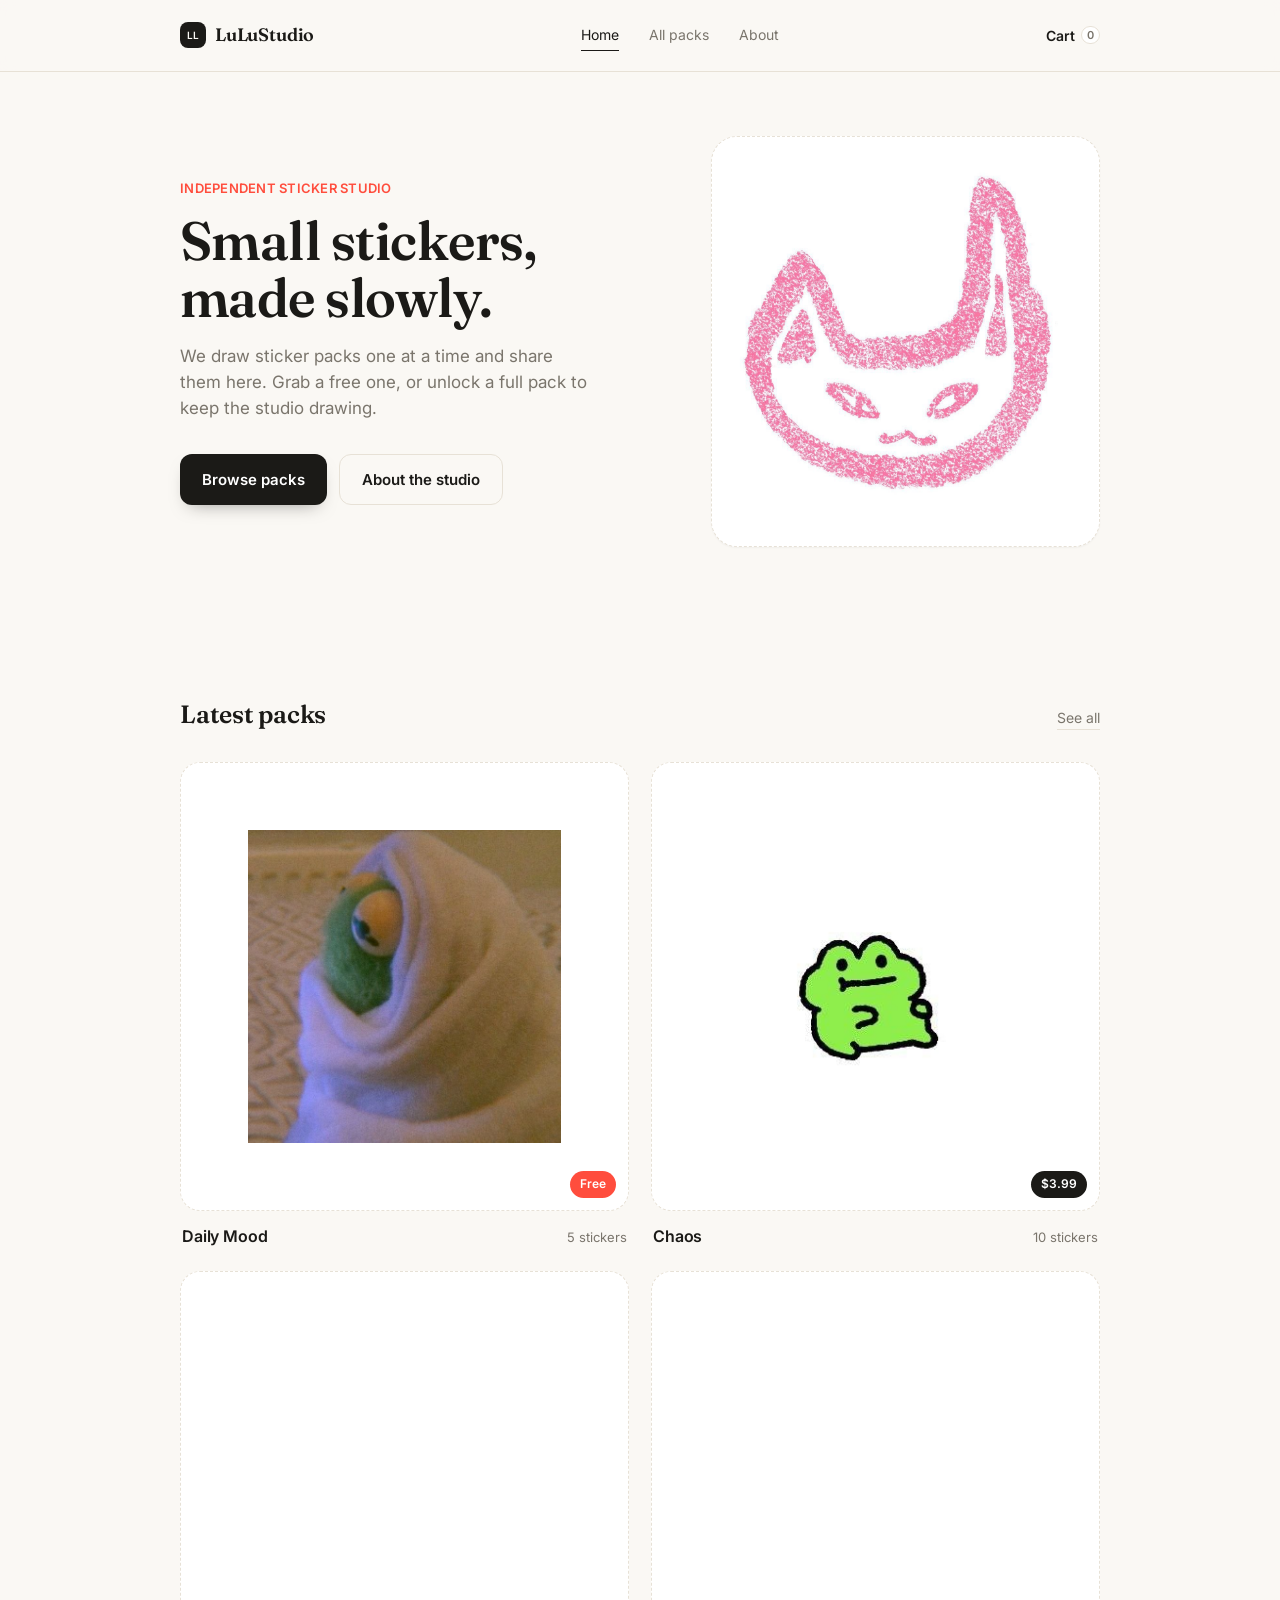
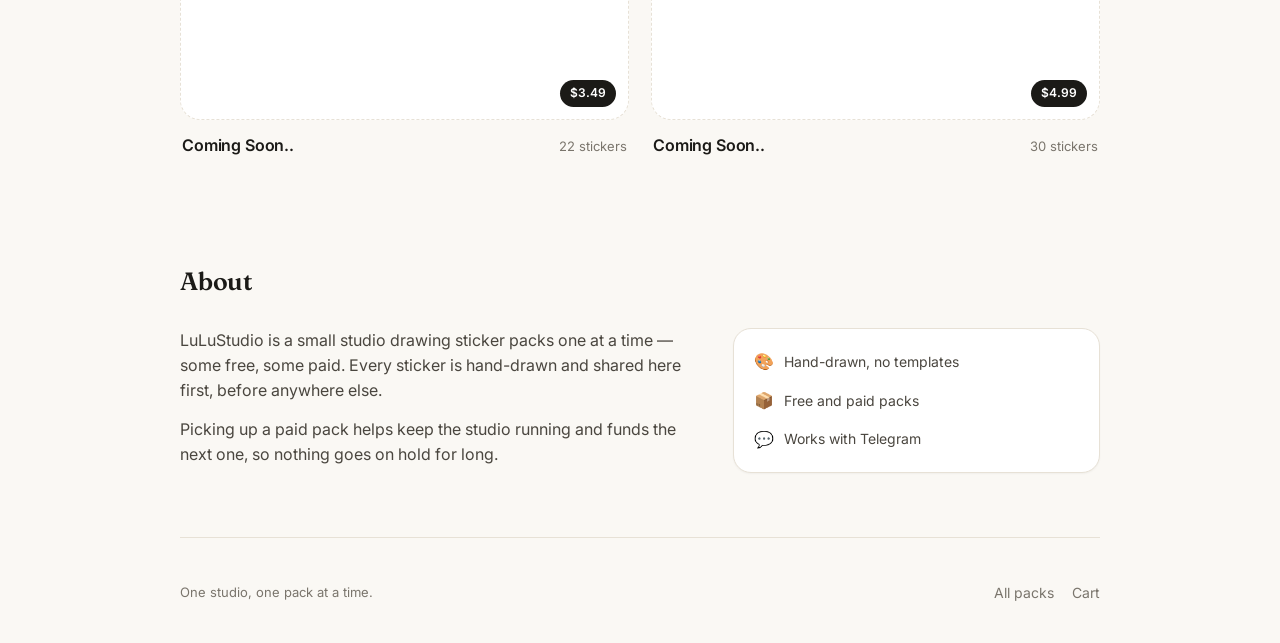
==== index.html @ 371c5b15 "first commit" ====
<!doctype html>
<html lang="en">
<head>
<meta charset="utf-8">
<meta name="viewport" content="width=device-width, initial-scale=1">
<title>LuLuStudio — small stickers, made slowly</title>
<link rel="preconnect" href="https://fonts.googleapis.com">
<link rel="preconnect" href="https://fonts.gstatic.com" crossorigin>
<link href="https://fonts.googleapis.com/css2?family=Fraunces:opsz,wght@9..144,500;9..144,600&family=Inter:wght@400;500;600&display=swap" rel="stylesheet">
<link rel="stylesheet" href="css/style.css">
</head>
<body data-page="home">
<header class="site-header"><div class="container nav">
  <a class="logo" href="index.html"><span class="logo-mark" aria-hidden="true">LL</span>LuLuStudio</a>
  <nav class="desktop-nav"><a class="active" href="index.html">Home</a><a href="shop.html">All packs</a><a href="#about">About</a></nav>
  <div class="nav-actions"><a class="cart-link" href="cart.html">Cart <span id="cartCount">0</span></a><button class="menu-btn">☰</button></div>
</div></header>

<main>
  <section class="hero container">
    <div>
      <p class="eyebrow">Independent sticker studio</p>
      <h1>Small stickers, made slowly.</h1>
      <p class="sub">We draw sticker packs one at a time and share them here. Grab a free one, or unlock a full pack to keep the studio drawing.</p>
      <div class="hero-actions">
        <a class="btn btn-primary" href="shop.html">Browse packs</a>
        <a class="btn btn-secondary" href="#about">About the studio</a>
      </div>
    </div>
    <div class="hero-sheet"><img src="images/cat.jpg" alt="LuLuStudio sticker illustration"></div>
  </section>

  <section class="section container">
    <div class="section-heading"><h2>Latest packs</h2><a class="text-link" href="shop.html">See all</a></div>
    <div class="pack-grid" id="featuredPacks"></div>
  </section>

  <section class="section container" id="about">
    <div class="section-heading"><h2>About</h2></div>
    <div class="about-wrap">
      <div class="about-copy">
        <p class="about">LuLuStudio is a small studio drawing sticker packs one at a time — some free, some paid. Every sticker is hand-drawn and shared here first, before anywhere else.</p>
        <p class="about">Picking up a paid pack helps keep the studio running and funds the next one, so nothing goes on hold for long.</p>
      </div>
      <ul class="about-facts">
        <li><span>🎨</span>Hand-drawn, no templates</li>
        <li><span>📦</span>Free and paid packs</li>
        <li><span>💬</span>Works with Telegram</li>
      </ul>
    </div>
  </section>
</main>

<footer class="footer container">
  <div class="footer-inner">
    <p>One studio, one pack at a time.</p>
    <div class="footer-links"><a href="shop.html">All packs</a><a href="cart.html">Cart</a></div>
  </div>
</footer>

<script src="js/data.js"></script><script src="js/app.js"></script>
</body>
</html>
---- css/style.css ----
*{box-sizing:border-box}
:root{
  --paper:#FAF8F4; --surface:#fff; --ink:#1B1A17; --muted:#7A756C;
  --line:#E7E1D6; --accent:#FF4D3D; --accent-soft:#FFE7E2; --yellow:#FFD23F;
  --radius:18px; --radius-sm:12px;
  --shadow-sm:0 1px 2px rgba(27,26,23,.04);
  --shadow-md:0 10px 24px -12px rgba(27,26,23,.16);
  --shadow-lift:0 16px 32px -16px rgba(27,26,23,.22);
}
body{margin:0;background:var(--paper);color:var(--ink);font-family:"Inter",sans-serif;line-height:1.55;font-size:16px;-webkit-font-smoothing:antialiased}
h1,h2,h3{font-family:"Fraunces",serif;font-weight:600;letter-spacing:-.01em;margin:0}
a{color:inherit;text-decoration:none}
button,input,select{font:inherit}
.container{width:min(920px,calc(100% - 48px));margin:auto}

/* header */
.site-header{padding:20px 0;position:sticky;top:0;background:rgba(250,248,244,.88);backdrop-filter:blur(8px);z-index:30;border-bottom:1px solid var(--line)}
.nav{display:flex;align-items:center;justify-content:space-between}
.logo{font-family:"Fraunces",serif;font-weight:600;font-size:18px;display:flex;align-items:center;gap:9px;letter-spacing:-.01em}
.logo-mark{display:grid;place-items:center;width:26px;height:26px;border-radius:8px;background:var(--ink);color:var(--paper);font-family:"Inter",sans-serif;font-weight:600;font-size:10px;letter-spacing:.02em}
.desktop-nav{display:flex;gap:30px}
.desktop-nav a{font-size:14px;color:var(--muted);padding:4px 0;border-bottom:1px solid transparent;transition:.15s color,.15s border-color}
.desktop-nav a:hover{color:var(--ink)}
.desktop-nav .active{color:var(--ink);border-color:var(--ink)}
.nav-actions{display:flex;align-items:center;gap:20px}
.cart-link{font-size:14px;font-weight:600;display:flex;align-items:center;gap:6px}
.cart-link span{color:var(--muted);background:var(--surface);border:1px solid var(--line);border-radius:999px;font-size:11px;font-weight:600;min-width:18px;height:18px;display:grid;place-items:center;padding:0 5px}
.menu-btn{display:none;border:0;background:none;font-size:20px;cursor:pointer;color:var(--ink)}
@media(max-width:640px){
  .desktop-nav{display:none}.menu-btn{display:block}
  .nav-open .desktop-nav{display:flex;flex-direction:column;position:absolute;left:24px;right:24px;top:66px;background:var(--surface);border:1px solid var(--line);border-radius:14px;padding:16px;gap:14px;z-index:20;box-shadow:var(--shadow-md)}
}

/* hero */
.hero-sheet img{width:100%;height:100%;object-fit:contain;border-radius:inherit}
.hero{padding:64px 0 96px;display:grid;grid-template-columns:1.1fr .9fr;gap:56px;align-items:center}
.eyebrow{font-size:13px;font-weight:600;color:var(--accent);letter-spacing:.02em;margin:0 0 14px;text-transform:uppercase}
.hero h1{font-size:clamp(36px,5vw,54px);line-height:1.06;max-width:11ch}
.hero p.sub{color:var(--muted);font-size:17px;max-width:38ch;margin-top:16px}
.hero-actions{display:flex;gap:12px;margin-top:32px}
.hero-sheet{aspect-ratio:1;background:var(--surface);border:1.5px dashed var(--line);border-radius:26px;display:grid;place-items:center;padding:18px;box-shadow:var(--shadow-sm)}
.hero-sheet span{display:grid;place-items:center;font-size:44px}
@media(max-width:760px){.hero{grid-template-columns:1fr;padding:36px 0 56px}.hero-sheet{max-width:280px;margin:0 auto}}

.btn{display:inline-flex;align-items:center;justify-content:center;border:0;border-radius:12px;padding:13px 22px;font-weight:600;font-size:15px;cursor:pointer;transition:.15s transform,.15s opacity,.15s box-shadow}
.btn:hover{transform:translateY(-1px)}
.btn:active{transform:translateY(0)}
.btn-primary{background:var(--ink);color:#fff;box-shadow:0 8px 18px -10px rgba(27,26,23,.5)}
.btn-primary:hover{opacity:.94}
.btn-secondary{background:transparent;border:1px solid var(--line);color:var(--ink)}
.btn-secondary:hover{border-color:var(--ink);opacity:1}
.full{width:100%}

/* sections */
.section{padding:52px 0}
.section-heading{display:flex;align-items:baseline;justify-content:space-between;margin-bottom:28px}
.section-heading h2{font-size:25px}
.text-link{font-size:14px;color:var(--muted);border-bottom:1px solid var(--line);transition:.15s color,.15s border-color}
.text-link:hover{color:var(--ink);border-color:var(--ink)}

/* pack grid + cards */
.pack-grid{display:grid;grid-template-columns:repeat(2,1fr);gap:22px}
.pack-card a{display:block}
.pack-art{aspect-ratio:1;background:var(--surface);border:1.5px dashed var(--line);border-radius:20px;display:grid;place-items:center;position:relative;overflow:hidden;transition:.2s border-color,.2s box-shadow,.2s transform}
.pack-card:hover .pack-art{border-color:var(--ink);box-shadow:var(--shadow-lift);transform:translateY(-2px)}
.pack-art img{width:70%;height:70%;object-fit:contain;transition:.25s transform}
.pack-card:hover .pack-art img{transform:scale(1.04)}
.art-emoji{font-size:64px}
.tag{position:absolute;bottom:12px;right:12px;background:var(--ink);color:#fff;font-size:12px;font-weight:600;padding:4px 10px;border-radius:999px}
.tag.tag-free{background:var(--accent)}
.pack-info{display:flex;justify-content:space-between;align-items:baseline;padding:13px 2px 0}
.pack-info h3{font-size:16px;font-weight:600;font-family:"Inter",sans-serif;transition:.15s color}
.pack-card:hover .pack-info h3{color:var(--accent)}
.count{font-size:13px;color:var(--muted)}
@media(max-width:600px){.pack-grid{gap:14px}}

/* pack detail */
.page-head{padding:44px 0 10px}
.page-head h1{font-size:32px}
.page-head p{color:var(--muted);margin-top:6px}
.crumbs{font-size:13px;color:var(--muted);margin:30px 0 22px}
.crumbs a:hover{color:var(--ink)}
.pack-detail-grid{display:grid;grid-template-columns:1fr 1fr;gap:48px;align-items:start}
.detail-art{aspect-ratio:1;background:var(--surface);border:1.5px dashed var(--line);border-radius:24px;display:grid;place-items:center}
.detail-art img{width:65%;height:65%;object-fit:contain}
.detail-art .art-emoji{font-size:100px}
.detail-copy h1{font-size:32px;margin-bottom:12px}
.detail-copy .lead{color:var(--muted)}
.detail-price{font-family:"Fraunces",serif;font-size:30px;margin:20px 0}
.included{list-style:none;padding:0;margin:0 0 24px;display:flex;flex-direction:column;gap:8px;color:#4a463f;font-size:14px}
.included li:before{content:"— ";color:var(--muted)}
.hint{color:var(--muted);font-size:13px;margin-top:14px}
.sticker-grid{display:grid;grid-template-columns:repeat(5,1fr);gap:10px}
.sticker-tile{aspect-ratio:1;border-radius:14px;background:var(--surface);border:1.5px dashed var(--line);display:grid;place-items:center;font-size:28px;position:relative}
.sticker-tile img{width:70%;height:70%;object-fit:contain}
.sticker-tile.locked{opacity:.4}
.lock{position:absolute;bottom:6px;right:6px;font-size:12px}
@media(max-width:700px){.pack-detail-grid{grid-template-columns:1fr}.sticker-grid{grid-template-columns:repeat(4,1fr)}}

/* cart / checkout */
.empty-box{background:var(--surface);border:1px solid var(--line);border-radius:var(--radius);padding:44px;text-align:center}
.cart-row{display:flex;align-items:center;gap:14px;background:var(--surface);border:1px solid var(--line);border-radius:14px;padding:12px 16px;margin-bottom:10px}
.cart-art{width:52px;height:52px;border-radius:10px;background:var(--paper);display:grid;place-items:center;font-size:24px;overflow:hidden}
.cart-art img{width:80%;height:80%;object-fit:contain}
.grow{flex:1}
.meta-line{color:var(--muted);font-size:13px}
.remove{border:0;background:none;color:var(--muted);cursor:pointer;font-size:13px}
.remove:hover{color:var(--accent)}
.summary-line{display:flex;justify-content:space-between;padding:6px 0;color:var(--muted);font-size:14px}
.total-row{display:flex;justify-content:space-between;padding:12px 0;border-top:1px solid var(--line);margin-top:6px;font-weight:600;font-size:17px}
.cart-layout,.checkout-layout{display:grid;grid-template-columns:1.5fr 1fr;gap:22px;align-items:start}
.summary-card{background:var(--surface);border:1px solid var(--line);border-radius:16px;padding:20px}
@media(max-width:720px){.cart-layout,.checkout-layout{grid-template-columns:1fr}}
.form-card{background:var(--surface);border:1px solid var(--line);border-radius:16px;padding:22px}
.form-card label{display:block;font-size:13px;font-weight:600;margin:14px 0 6px;color:var(--muted)}
.form-card input{width:100%;border:1px solid var(--line);border-radius:10px;padding:12px 14px;outline:none;background:var(--paper)}
.form-card input:focus{border-color:var(--ink)}
.download-item{display:flex;align-items:center;justify-content:space-between;gap:12px;background:var(--surface);border:1px solid var(--line);border-radius:14px;padding:14px 18px;margin-bottom:10px;flex-wrap:wrap}
.dl-actions{display:flex;gap:8px}

/* about */
.about-wrap{display:grid;grid-template-columns:1.4fr 1fr;gap:40px;align-items:start}
.about{color:#4a463f;max-width:52ch;margin:0 0 14px}
.about:last-child{margin-bottom:0}
.about-facts{list-style:none;margin:0;padding:20px;display:flex;flex-direction:column;gap:14px;background:var(--surface);border:1px solid var(--line);border-radius:var(--radius);box-shadow:var(--shadow-sm)}
.about-facts li{display:flex;align-items:center;gap:10px;font-size:14px;color:#4a463f}
.about-facts span{font-size:16px}
@media(max-width:700px){.about-wrap{grid-template-columns:1fr}}

/* toast */
#toast{position:fixed;left:50%;bottom:26px;transform:translate(-50%,20px);background:var(--ink);color:#fff;padding:11px 18px;border-radius:999px;font-weight:600;font-size:13px;opacity:0;pointer-events:none;transition:.2s;z-index:50}
#toast.show{opacity:1;transform:translate(-50%,0)}

/* footer */
.footer{padding:44px 0 40px;border-top:1px solid var(--line);margin-top:12px}
.footer-inner{display:flex;justify-content:space-between;align-items:center;flex-wrap:wrap;gap:16px}
.footer p{color:var(--muted);font-size:13px;margin:0}
.footer-links{display:flex;gap:18px;font-size:14px;color:var(--muted)}
.footer-links a{transition:.15s color}
.footer-links a:hover{color:var(--ink)}

:focus-visible{outline:2px solid var(--ink);outline-offset:2px}
@media(prefers-reduced-motion:reduce){*{transition:none!important}}
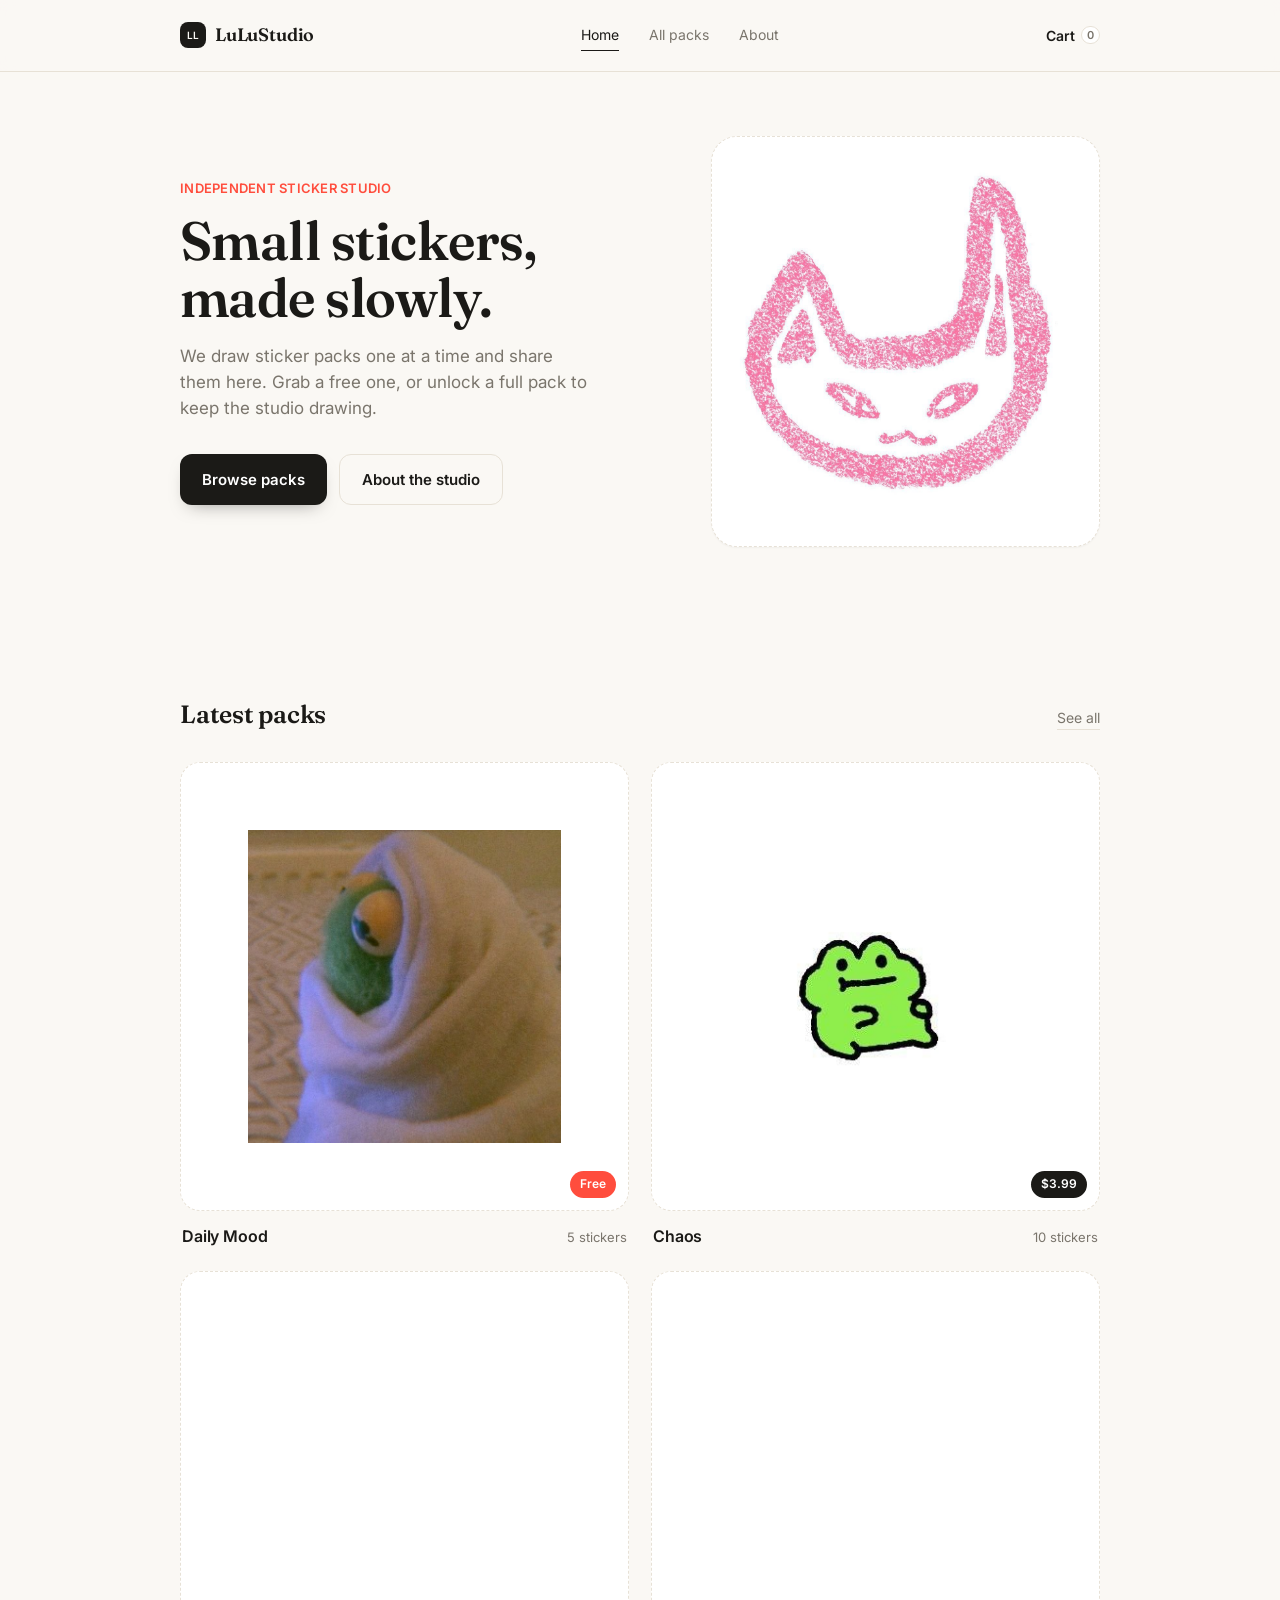
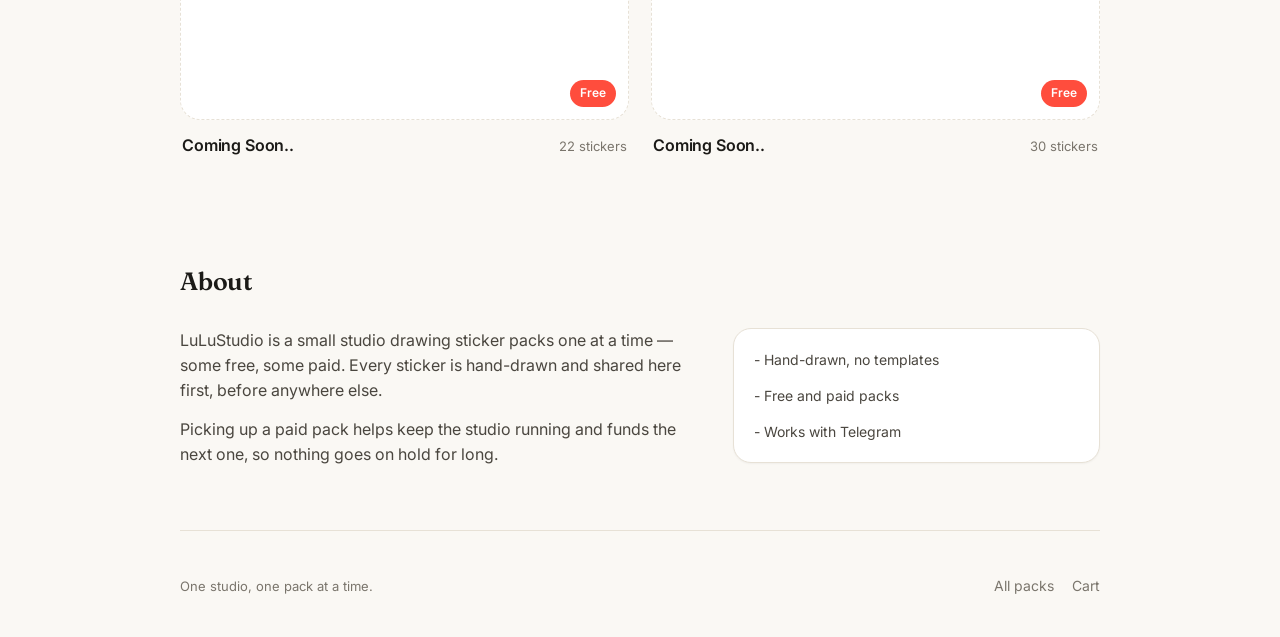
==== commit a5fed4ef: "Update index.html" ====
--- a/index.html
+++ b/index.html
@@ -43,9 +43,9 @@
         <p class="about">Picking up a paid pack helps keep the studio running and funds the next one, so nothing goes on hold for long.</p>
       </div>
       <ul class="about-facts">
-        <li><span>🎨</span>Hand-drawn, no templates</li>
-        <li><span>📦</span>Free and paid packs</li>
-        <li><span>💬</span>Works with Telegram</li>
+        <li>- Hand-drawn, no templates</li>
+        <li>- Free and paid packs</li>
+        <li>- Works with Telegram</li>
       </ul>
     </div>
   </section>
